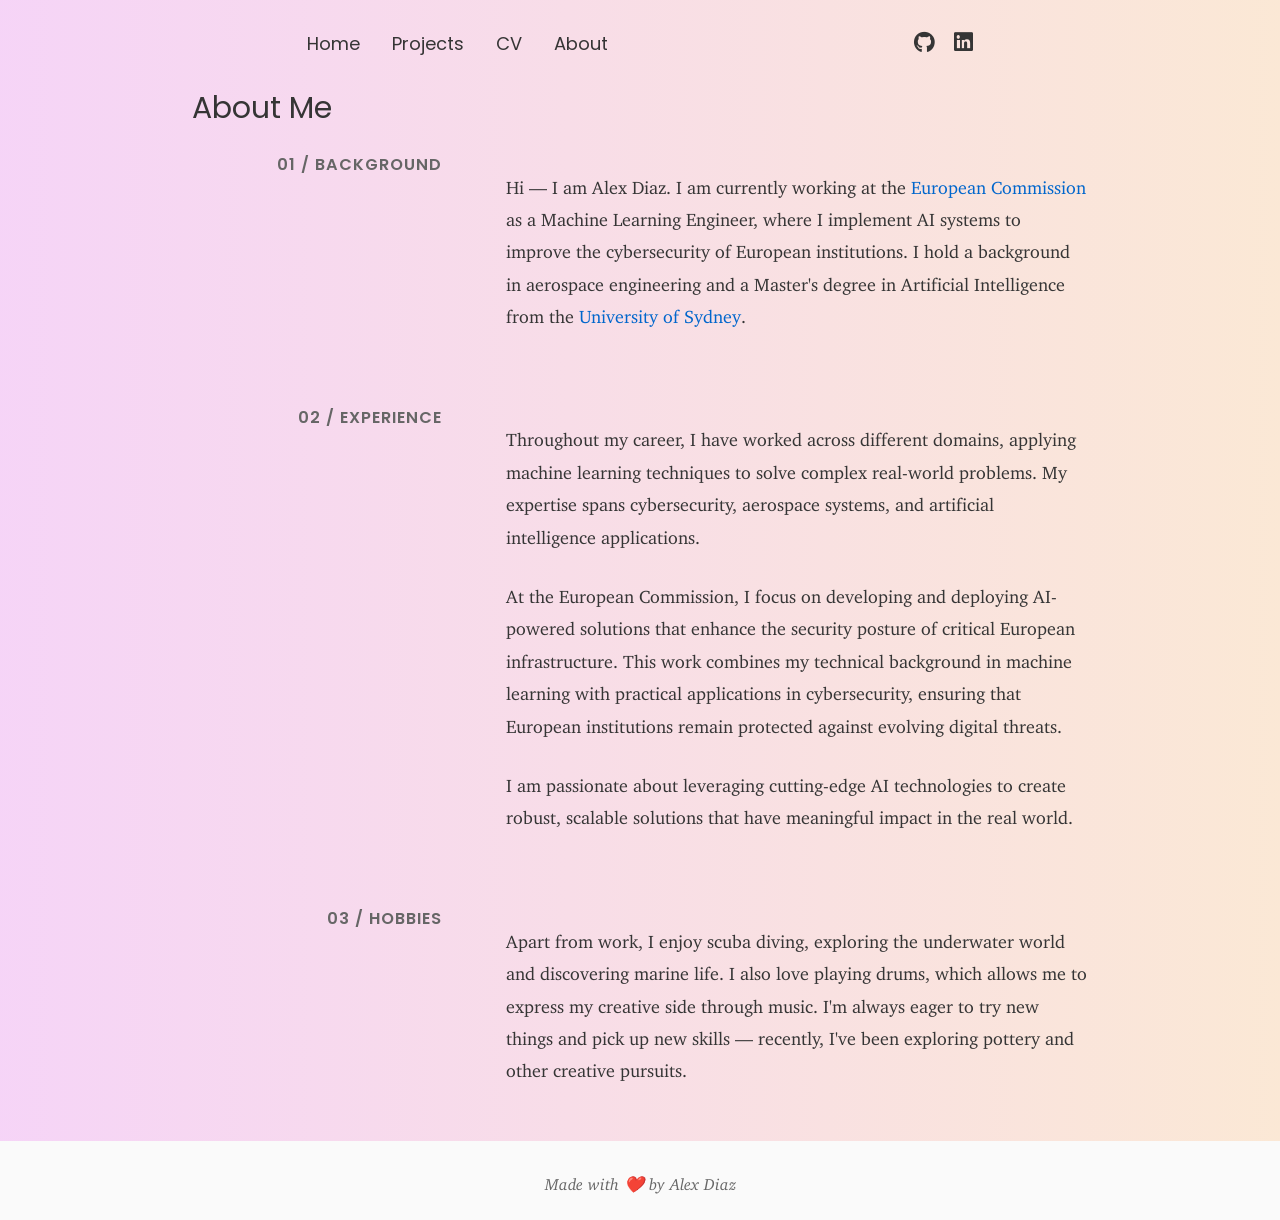
==== about.html @ 4ed58189 "First commit" ====
<!DOCTYPE html>
<html lang="en-GB">
<head>
    <meta charset="utf-8">
    <meta http-equiv="X-UA-Compatible" content="IE=edge">
    <meta name="viewport" content="width=device-width, initial-scale=1.0">

    <title>About - Alex Diaz</title>
    <meta name="description" content="Read about Alex Diaz, including further information about his background and professional experience.">
    <meta name="referrer" content="no-referrer-when-downgrade">
    <meta name="robots" content="all">
    <meta content="en_EN" property="og:locale">
    <meta content="Alex Diaz, Machine Learning Engineering" property="og:site_name">
    <meta content="website" property="og:type">
    <meta content="https://www.alexdiaz.io" property="og:url">
    <meta content="About - Alex Diaz" property="og:title">
    <meta content="Read about Alex Diaz, including further information about his background and professional experience." property="og:description">
    <meta content="https://github.com/alejandrods" property="og:see_also">
    <link rel="stylesheet" type="text/css" media="all" href="assets/stylesheets/main_free.css" />
    <link rel="stylesheet" type="text/css" media="all" href="assets/stylesheets/home.css" />
    <link rel="preconnect" href="https://rsms.me/">
    <link rel="stylesheet" href="https://rsms.me/inter/inter.css">
    <link href="assets/fontawesome-free-6.6.0-web/css/all.min.css" rel="stylesheet">
    <link rel="apple-touch-icon" sizes="180x180" href="apple-touch-icon.png">
    <link rel="icon" type="image/png" sizes="32x32" href="favicon-32x32.png">
    <link rel="icon" type="image/png" sizes="16x16" href="favicon-16x16.png">
<!--    <link rel="manifest" href="/site.webmanifest">-->
    <meta name="msapplication-TileColor" content="#da532c">
    <meta name="theme-color" content="#ffffff">
    <!-- Load universal header and footer -->
    <script src="https://ajax.googleapis.com/ajax/libs/jquery/3.5.1/jquery.min.js"></script>
    <script>
        jQuery(document).ready(function($){
            $("#header").load("assets/views/header.html #about");
            $("#footer").load("assets/views/footer.html");
        });
    </script>
    </head>

<body>
    <!-- Define Menu -->
    <div id="header"></div>

    <!-- Title Page -->
    <div class="container" id="first-content" style="background: linear-gradient(90deg, hsla(298, 68%, 90%, 1) 0%, hsla(30, 82%, 91%, 1) 100%);">
        <div class="page-title">
            <h1 class="title">About Me</h1>
            <div class="about-container">
                <div class="about-intro">
                    <p>01&nbsp;/&nbsp;Background</p>
                </div>
                <div class="about-content">
                    <p>Hi &mdash; I am Alex Diaz. I am currently working at the <a href="https://commission.europa.eu/">European Commission</a> as a Machine Learning Engineer, where I implement AI systems to improve the cybersecurity of European institutions. I hold a background in aerospace engineering and a Master's degree in Artificial Intelligence from the <a href="https://www.sydney.edu.au/">University of Sydney</a>.</p>
                </div>

                <div class="about-intro">
                    <p>02&nbsp;/&nbsp;Experience</p>
                </div>

                <div class="about-content">
                    <p>
                        Throughout my career, I have worked across different domains, applying machine learning techniques to solve complex real-world problems. My expertise spans cybersecurity, aerospace systems, and artificial intelligence applications.
                    </p>
                    <p>
                        At the European Commission, I focus on developing and deploying AI-powered solutions that enhance the security posture of critical European infrastructure. This work combines my technical background in machine learning with practical applications in cybersecurity, ensuring that European institutions remain protected against evolving digital threats.
                    </p>
                    <p>
                        I am passionate about leveraging cutting-edge AI technologies to create robust, scalable solutions that have meaningful impact in the real world.
                    </p>
                </div>

                <div class="about-intro">
                    <p>03&nbsp;/&nbsp;Hobbies</p>
                </div>

                <div class="about-content">
                    <p>
                        Apart from work, I enjoy scuba diving, exploring the underwater world and discovering marine life. I also love playing drums, which allows me to express my creative side through music. I'm always eager to try new things and pick up new skills &mdash; recently, I've been exploring pottery and other creative pursuits.
                    </p>
                </div>
            </div>
        </div>
    </div>

    <!-- Footer Page -->
    <div id="footer"></div>

</body>
</html>
---- assets/stylesheets/main_free.css ----
@import url("https://fonts.googleapis.com/css2?family=Fira+Code:wght@400;500;600;700&display=swap");
@import url("https://fonts.googleapis.com/css2?family=Poppins:ital,wght@0,100;0,200;0,300;0,400;0,500;0,600;0,700;0,800;0,900;1,100;1,200;1,300;1,400;1,500;1,600;1,700;1,800;1,900&display=swap");
@font-face {
  font-family: "Charter";
  font-style: normal;
  font-weight: normal;
  src: url("../fonts/Charter/charter_regular.woff2") format("woff2");
}
@font-face {
  font-family: "Charter";
  font-style: italic;
  font-weight: normal;
  src: url("../fonts/Charter/charter_italic.woff2") format("woff2");
}
@font-face {
  font-family: "Charter";
  font-style: normal;
  font-weight: bold;
  src: url("../fonts/Charter/charter_bold.woff2") format("woff2");
}
@font-face {
  font-family: "Charter";
  font-style: italic;
  font-weight: bold;
  src: url("../fonts/Charter/charter_bold_italic.woff2") format("woff2");
}
a, abbr, acronym, address, applet, article, aside, audio, b, big, blockquote, body, canvas, caption, center, cite, code, dd, del, details, dfn, div, dl, dt, em, fieldset, figcaption, figure, footer, form, h1, h2, h3, h4, h5, h6, header, hgroup, html, i, iframe, img, ins, kbd, label, legend, li, mark, menu, nav, object, ol, p, pre, q, s, samp, section, small, span, strike, strong, sub, summary, sup, table, tbody, td, tfoot, th, thead, time, tr, tt, u, ul, var, video {
  margin: 0;
  padding: 0;
  border: 0;
  outline: 0;
  font: inherit;
  vertical-align: baseline;
}

article, aside, details, figcaption, figure, footer, header, hgroup, menu, nav, section {
  display: block;
}

body {
  background-color: white;
  display: flex;
  flex-direction: column;
  min-height: 100vh;
}

h1, h2, h3, h4, h5, h6, p, a, code, pre, ol, ul, li {
  color: #353535;
  line-height: 1.6;
  font-weight: 300;
  font-size: 18px;
  font-family: "Poppins", serif;
}

a {
  text-underline-offset: 1px;
  color: inherit;
  font-family: inherit;
  font-size: inherit;
  font-weight: inherit;
}
a:hover {
  color: inherit;
}

b {
  font-weight: 600;
}

em {
  font-style: italic;
}

sub {
  font-weight: inherit;
  font-size: 0.65em;
  position: relative;
  top: 0.3em;
}

sup {
  font-weight: inherit;
  font-size: 0.65em;
  position: relative;
  top: -0.5em;
}

hr {
  border: 0;
  height: 0;
  border-top: 1px solid rgb(0, 0, 0);
  border-bottom: 1px solid rgba(255, 255, 255, 0.1);
}
hr.hard {
  border-top: 1px solid rgba(0, 0, 0, 0.5);
}
hr.soft {
  border-top: 1px solid rgba(0, 0, 0, 0.1);
}

img {
  width: 100%;
  margin: 0 auto;
  display: block;
}

video {
  width: 100%;
  margin: 0 auto;
  display: block;
}

svg {
  width: 100%;
}

.container {
  padding-right: calc(6vw - (100vw - 100%));
  padding-left: 6vw;
  flex: 1;
}

::-moz-selection {
  color: white;
  background: #353535;
}

::selection {
  color: white;
  background: #353535;
}

@media screen and (max-width: 769px) {
  a, p, td, th, tr, code, pre, ol, ul, li, div {
    font-size: 15px;
  }
  h1 {
    font-size: 24px;
    line-height: 1.2;
    padding: 1.5vh 0;
    font-weight: 700;
  }
  h1.title {
    font-weight: 500;
    font-size: 26px;
  }
  h2 {
    line-height: 1.2;
    padding: 1.5vh 0;
    font-weight: 700;
    font-size: 18px;
  }
  h3 {
    font-weight: 700;
    line-height: 1.2;
    padding: 1.5vh 0;
    font-size: 17px;
  }
}
@media screen and (min-width: 769px) {
  .container {
    padding-right: calc(8.5vw - (100vw - 100%));
    padding-left: 8.5vw;
  }
  a, p, td, th, tr, code, pre, ol, ul, li, div {
    font-size: 16px;
  }
  h1 {
    font-size: 24px;
    line-height: 1.2;
    padding: 2vh 0;
    font-weight: 700;
  }
  h1.title {
    padding: 0 0 1vh;
    font-weight: 500;
    font-size: 26px;
  }
  h2 {
    line-height: 1.2;
    padding: 2vh 0;
    font-weight: 700;
    font-size: 18px;
  }
  h3 {
    font-weight: 700;
    line-height: 1.2;
    padding: 2vh 0;
    font-size: 17px;
  }
}
@media screen and (min-width: 992px) {
  .container {
    padding-right: calc(12vw - (100vw - 100%));
    padding-left: 12vw;
  }
  a, p, td, th, tr, code, pre, ol, ul, li, div {
    font-size: 16px;
  }
  h1 {
    font-size: 24px;
    line-height: 1.2;
    padding: 1vh 0;
    font-weight: 700;
  }
  h1.title {
    padding: 0 0 1vh;
    font-weight: 500;
    font-size: 26px;
  }
  h2 {
    line-height: 1.2;
    padding: 1vh 0;
    font-weight: 700;
    font-size: 18px;
  }
  h3 {
    font-weight: 700;
    line-height: 1.2;
    padding: 1vh 0;
    font-size: 17px;
  }
}
@media screen and (min-width: 1200px) {
  .container {
    padding-right: calc(15vw - (100vw - 100%));
    padding-left: 15vw;
  }
  a, p, td, th, tr, code, pre, ol, ul, li, div {
    font-size: 17px;
  }
  h1 {
    font-size: 30px;
    line-height: 1.2;
    padding: 1vh 0;
    font-weight: 700;
  }
  h1.title {
    padding: 0 0 1vh;
    font-weight: 500;
    font-size: 30px;
  }
  h2 {
    line-height: 1.2;
    padding: 1vh 0;
    font-weight: 700;
    font-size: 24px;
  }
  h3 {
    font-weight: 700;
    line-height: 1.2;
    padding: 1vh 0;
    font-size: 18px;
  }
}
@media screen and (min-width: 1600px) {
  .container {
    padding-right: calc(18vw - (100vw - 100%));
    padding-left: 18vw;
  }
  a, p, td, th, tr, code, pre, ol, ul, li, div {
    font-size: 18px;
  }
  h1 {
    font-size: 30px;
    line-height: 1.2;
    padding: 1.75vh 0;
    font-weight: 700;
  }
  h1.title {
    padding: 0 0 1vh;
    font-weight: 500;
    font-size: 36px;
  }
  h2 {
    line-height: 1.2;
    padding: 1.5vh 0;
    font-weight: 700;
    font-size: 24px;
  }
  h3 {
    font-weight: 700;
    line-height: 1.2;
    padding: 1.5vh 0;
    font-size: 18px;
  }
}
@media screen and (min-width: 2000px) {
  .container {
    padding-right: calc(22vw - (100vw - 100%));
    padding-left: 22vw;
  }
  a, p, td, th, tr, code, pre, ol, ul, li, div {
    font-size: 18px;
  }
  h1 {
    font-size: 30px;
    line-height: 1.2;
    padding: 1.75vh 0;
    font-weight: 700;
  }
  h1.title {
    padding: 0 0 1vh;
    font-weight: 500;
    font-size: 36px;
  }
  h2 {
    line-height: 1.2;
    padding: 1.5vh 0;
    font-weight: 700;
    font-size: 24px;
  }
  h3 {
    font-weight: 700;
    line-height: 1.2;
    padding: 1.5vh 0;
    font-size: 18px;
  }
}
@media screen and (min-width: 2400px) {
  .container {
    padding-right: calc(24vw - (100vw - 100%));
    padding-left: 24vw;
  }
  a, p, td, th, tr, code, pre, ol, ul, li, div {
    font-size: 20px;
  }
  h1 {
    font-size: 30px;
    line-height: 1.2;
    padding: 1.75vh 0;
    font-weight: 700;
  }
  h1.title {
    padding: 0 0 1vh;
    font-weight: 500;
    font-size: 36px;
  }
  h2 {
    line-height: 1.2;
    padding: 1.5vh 0;
    font-weight: 700;
    font-size: 24px;
  }
  h3 {
    font-weight: 700;
    line-height: 1.2;
    padding: 1.5vh 0;
    font-size: 20px;
  }
}
@media screen and (min-width: 3200px) {
  .container {
    padding-right: calc(32vw - (100vw - 100%));
    padding-left: 28vw;
  }
}
footer {
  padding: 3vh 0px;
  background-color: #fafafa;
}
footer span {
  padding: 0 1px;
  font-size: 0.85em;
}
footer p {
  font-style: italic;
}

@media screen and (min-width: 992px) {
  footer {
    padding: 3vh 0px;
    background-color: #fafafa;
  }
}
@media screen and (min-width: 1200px) {
  footer {
    padding: 4vh 0px;
    background-color: #fafafa;
  }
}
@media screen and (min-width: 1600px) {
  footer {
    padding: 5vh 0px;
  }
}
/* ======================== Blog ===================== */
div.container.blog#first-content {
  padding-top: 2vh;
  background-color: #f6f6f6;
}
div.container.blog#first-content div.blog-title {
  display: grid;
  grid-template-columns: 1fr;
  grid-row: 50vh;
}
div.container.blog#first-content div.blog-title.white * {
  color: white;
}
div.container.blog#first-content div.blog-title.white *::-moz-selection {
  color: #353535 !important;
  background: white !important;
}
div.container.blog#first-content div.blog-title.white *::selection {
  color: #353535 !important;
  background: white !important;
}
div.container.blog#first-content div.blog-title.white * .link * {
  color: #f4f3ef !important;
}
div.container.blog#first-content div.blog-title.white * .info p {
  color: #f4f3ef !important;
}
div.container.blog#first-content div.blog-title .blog-intro {
  display: flex;
  flex-direction: column;
  justify-content: space-between;
  padding: 2vh 0;
}
div.container.blog#first-content div.blog-title .blog-intro p.author {
  padding: 4px 0;
  font-weight: 500;
  font-style: italic;
  line-height: 1.2;
}
div.container.blog#first-content div.blog-title .blog-intro p.abstract {
  font-family: "Poppins";
  font-weight: 400;
  padding: 1vh 0;
}
div.container.blog#first-content div.blog-title .blog-intro .info p {
  padding: 10px 0 0 0;
  letter-spacing: 1px;
  text-transform: uppercase;
  color: #353535;
  font-weight: 600;
  font-size: 0.95em;
}
div.container.blog#first-content div.blog-title .blog-cover {
  position: relative;
  display: flex;
  align-items: center;
  justify-content: flex-end;
  padding: 2vh 0;
}
div.container.blog#first-content div.blog-title .blog-cover img.foreground {
  position: relative;
  z-index: 2;
  padding: 0 !important;
}
div.container.blog#first-content div.blog-title .blog-cover img.background {
  position: absolute;
  z-index: 1;
  filter: blur(24px);
  padding: 0 !important;
}

div.container.blog p.text {
  padding: 1.5vh 0;
  font-family: "Charter", sans-serif;
}
div.container.blog p.text:last-child {
  padding-bottom: 0;
}
div.container.blog ul, div.container.blog ol {
  font-family: inherit;
  font-style: inherit;
  font-weight: inherit;
  padding: 0;
}
div.container.blog ul li p.text, div.container.blog ol li p.text {
  padding: 0vh 0 1.5vh 0 !important;
}
div.container.blog p.caption {
  padding: 1vh 0;
  font-weight: 500;
  line-height: 1.2;
  font-size: 90%;
}
div.container.blog p.caption b {
  font-weight: 700 !important;
}
div.container.blog p.caption a {
  font-size: inherit;
  color: inherit;
}
div.container.blog p.caption.inline {
  padding: 1.5vh 0 !important;
  font-style: italic;
}
div.container.blog p.caption.inline.center {
  text-align: center;
}
div.container.blog p.caption.comment {
  padding: 0 2vw 1vh;
}
div.container.blog p.caption.selection {
  line-height: 1;
}
div.container.blog img {
  padding-bottom: 1vh;
}
div.container.blog.first {
  margin-top: 1.5vh;
}
div.container.blog.main {
  padding: 0.5vh 6vw;
}
div.container.blog.main.comment .content-comment {
  display: none;
}
div.container.blog.main.inline {
  padding-top: 0;
  padding-bottom: 1vh;
}
div.container.blog.large {
  padding: 0.5vh 6vw;
}
div.container.blog.large.inline {
  padding-top: 0;
  padding-bottom: 1vh;
}
div.container.blog.extra-large {
  padding: 0.5vh 6vw;
}
div.container.blog.extra-large.inline {
  padding-top: 0;
  padding-bottom: 1vh;
}
div.container.blog.extra-extra-large {
  padding: 0.5vh 6vw;
}
div.container.blog.extra-extra-large.inline {
  padding-top: 0;
  padding-bottom: 1vh;
}
div.container.blog.max {
  padding: 0.5vh 0vw;
}
div.container.blog.max.inline {
  padding-top: 0;
  padding-bottom: 1vh;
}
div.container.blog.gray {
  background-color: #f6f6f6;
}
div.container.blog.gray p.caption {
  padding-bottom: 0;
}
div.container.blog.gray-linear {
  background: linear-gradient(to bottom, #f6f6f6 0%, white 10%, white 90%, #f6f6f6 100%);
}
div.container.blog.gray-linear p.caption {
  padding-bottom: 0;
}

@media screen and (min-width: 769px) {
  div.container.blog#first-content {
    padding-top: 3vh;
  }
  div.container.blog#first-content div.blog-title {
    grid-template-columns: 1fr 1fr;
    -moz-column-gap: 2vw;
         column-gap: 2vw;
  }
  div.container.blog#first-content div.blog-title .blog-cover {
    margin: 0 0 0 auto;
    width: 90%;
    padding: 3vh 0;
  }
  div.container.blog#first-content div.blog-title .blog-intro {
    display: flex;
    flex-direction: column;
    justify-content: space-between;
    padding: 3vh 0;
  }
  div.container.blog#first-content div.blog-title.no-cover {
    grid-template-columns: 1fr;
  }
  div.container.blog#first-content div.blog-title.no-cover .blog-intro {
    padding: 6vh 6vw;
  }
  div.container.blog#first-content div.blog-title.no-cover h1 {
    padding: 0 2%;
    text-align: center;
  }
  div.container.blog#first-content div.blog-title.no-cover p.author {
    padding: 10px 2%;
    text-align: center;
  }
  div.container.blog#first-content div.blog-title.no-cover .info {
    display: flex;
    justify-content: space-around;
  }
  div.container.blog.first {
    margin-top: 2vh;
  }
  div.container.blog.main {
    padding: 1vh 15vw;
  }
  div.container.blog.main.comment {
    padding-left: 15vw;
    padding-right: 0vw;
    display: grid;
    grid-template-columns: 70vw 13vw;
  }
  div.container.blog.main.comment .content-comment {
    display: none;
  }
  div.container.blog.large {
    padding: 1vh 10vw;
  }
  div.container.blog.extra-large {
    padding: 1vh 8vw;
  }
  div.container.blog.extra-extra-large {
    padding: 1vh 8vw;
  }
}
@media screen and (min-width: 992px) {
  div.container.blog#first-content {
    padding-top: 4vh;
  }
  div.container.blog#first-content div.blog-title {
    grid-template-columns: 1fr 1fr;
    grid-row: 75vh;
    -moz-column-gap: 3vw;
         column-gap: 3vw;
  }
  div.container.blog#first-content div.blog-title .blog-intro {
    display: flex;
    flex-direction: column;
    justify-content: space-between;
    padding: 3vh 0;
  }
  div.container.blog#first-content div.blog-title.no-cover {
    grid-template-columns: 1fr;
  }
  div.container.blog#first-content div.blog-title.no-cover .blog-intro {
    padding: 6vh 7.5vw;
  }
  div.container.blog#first-content div.blog-title .blog-cover {
    padding: 3vh 0;
  }
  div.container.blog.first {
    margin-top: 3vh;
  }
  div.container.blog.main {
    padding: 1.5vh 20vw;
  }
  div.container.blog.main.comment {
    padding-left: 20vw;
    padding-right: 0vw;
    display: grid;
    grid-template-columns: 60vw 18vw;
  }
  div.container.blog.main.comment .content-comment {
    display: none;
  }
  div.container.blog.large {
    padding: 1.5vh 15vw;
  }
  div.container.blog.extra-large {
    padding: 1.5vh 8.5vw;
  }
  div.container.blog.extra-extra-large {
    padding: 1.5vh 8.5vw;
  }
}
@media screen and (min-width: 1200px) {
  div.container.blog#first-content {
    padding-top: 6vh;
  }
  div.container.blog#first-content div.blog-title {
    grid-template-columns: 1fr 1fr;
    grid-row: 75vh;
    -moz-column-gap: 4vw;
         column-gap: 4vw;
  }
  div.container.blog#first-content div.blog-title .blog-intro {
    padding: 5vh 0;
  }
  div.container.blog#first-content div.blog-title .blog-intro p {
    padding: 1.5vh 0;
  }
  div.container.blog#first-content div.blog-title.no-cover {
    grid-template-columns: 1fr;
  }
  div.container.blog#first-content div.blog-title.no-cover .blog-intro {
    padding: 6vh 9vw;
  }
  div.container.blog#first-content div.blog-title .blog-cover {
    padding: 5vh 0;
  }
  div.container.blog.first {
    margin-top: 4vh;
  }
  div.container.blog.main {
    padding: 2vh 24vw;
  }
  div.container.blog.main.comment {
    padding-left: 24vw;
    padding-right: 0vw;
    display: grid;
    grid-template-columns: 60vw 18vw;
  }
  div.container.blog.main.comment .content-comment {
    display: block;
  }
  div.container.blog.large {
    padding: 2vh 16vw;
  }
  div.container.blog.extra-large {
    padding: 2vh 12vw;
  }
  div.container.blog.extra-extra-large {
    padding: 2vh 12vw;
  }
}
@media screen and (min-width: 1600px) {
  div.container.blog#first-content div.blog-title {
    grid-template-columns: 1fr 1fr;
    grid-row: 75vh;
    -moz-column-gap: 4vw;
         column-gap: 4vw;
  }
  div.container.blog#first-content div.blog-title .blog-intro {
    padding: 5vh 0;
  }
  div.container.blog#first-content div.blog-title .blog-intro p {
    padding: 1.5vh 0;
  }
  div.container.blog#first-content div.blog-title.no-cover {
    grid-template-columns: 1fr;
  }
  div.container.blog#first-content div.blog-title.no-cover .blog-intro {
    padding: 6vh 9vw;
  }
  div.container.blog#first-content div.blog-title .blog-cover {
    padding: 5vh 0;
  }
  div.container.blog.first {
    margin-top: 5vh;
  }
  div.container.blog.main {
    padding: 2vh 27vw;
  }
  div.container.blog.main.comment {
    padding-left: 27vw;
    padding-right: 0vw;
    display: grid;
    grid-template-columns: 50vw 23vw;
  }
  div.container.blog.large {
    padding: 2vh 22vw;
  }
  div.container.blog.extra-large {
    padding: 2vh 18vw;
  }
  div.container.blog.extra-extra-large {
    padding: 2vh 14vw;
  }
}
@media screen and (min-width: 2000px) {
  div.container.blog#first-content div.blog-title {
    grid-template-columns: 1fr 1fr;
    grid-row: 65vh;
    -moz-column-gap: 5vw;
         column-gap: 5vw;
  }
  div.container.blog#first-content div.blog-title .blog-intro {
    padding: 5vh 0;
  }
  div.container.blog#first-content div.blog-title .blog-intro p {
    padding: 1.5vh 0;
  }
  div.container.blog#first-content div.blog-title.no-cover {
    grid-template-columns: 1fr;
  }
  div.container.blog#first-content div.blog-title.no-cover .blog-intro {
    padding: 6vh 8vw;
  }
  div.container.blog#first-content div.blog-title .blog-cover {
    padding: 5vh 0;
  }
  div.container.blog.first {
    margin-top: 5vh;
  }
  div.container.blog.main {
    padding: 2vh 30vw;
  }
  div.container.blog.main.comment {
    padding-left: 30vw;
    padding-right: 0vw;
    display: grid;
    grid-template-columns: 50vw 23vw;
  }
  div.container.blog.large {
    padding: 2vh 26vw;
  }
  div.container.blog.extra-large {
    padding: 2vh 22vw;
  }
  div.container.blog.extra-extra-large {
    padding: 2vh 16vw;
  }
}
@media screen and (min-width: 2400px) {
  div.container.blog#first-content div.blog-title {
    grid-template-columns: 1fr 1fr;
    grid-row: 65vh;
    -moz-column-gap: 6vw;
         column-gap: 6vw;
  }
  div.container.blog#first-content div.blog-title .blog-intro {
    padding: 5vh 0;
  }
  div.container.blog#first-content div.blog-title .blog-intro p {
    padding: 1.5vh 0;
  }
  div.container.blog#first-content div.blog-title.no-cover {
    grid-template-columns: 1fr;
  }
  div.container.blog#first-content div.blog-title.no-cover .blog-intro {
    padding: 6vh 8vw;
  }
  div.container.blog#first-content div.blog-title .blog-cover {
    padding: 5vh 0;
  }
  div.container.blog.first {
    margin-top: 5vh;
  }
  div.container.blog.main {
    padding: 2vh 32vw;
  }
  div.container.blog.main.comment {
    padding-left: 32vw;
    padding-right: 0vw;
    display: grid;
    grid-template-columns: 50vw 23vw;
  }
  div.container.blog.large {
    padding: 2vh 28vw;
  }
  div.container.blog.extra-large {
    padding: 2vh 24vw;
  }
  div.container.blog.extra-extra-large {
    padding: 2vh 18vw;
  }
}
@media screen and (min-width: 3200px) {
  div.container.blog#first-content div.blog-title {
    grid-template-columns: 1fr 1fr;
    grid-row: 75vh;
    -moz-column-gap: 7vw;
         column-gap: 7vw;
  }
  div.container.blog#first-content div.blog-title .blog-intro {
    padding: 5vh 0;
  }
  div.container.blog#first-content div.blog-title .blog-intro p {
    padding: 1.5vh 0;
  }
  div.container.blog#first-content div.blog-title.no-cover {
    grid-template-columns: 1fr;
  }
  div.container.blog#first-content div.blog-title.no-cover .blog-intro {
    padding: 6vh 10vw;
  }
  div.container.blog#first-content div.blog-title .blog-cover {
    padding: 5vh 0;
  }
  div.container.blog.first {
    margin-top: 5vh;
  }
  div.container.blog.main {
    padding: 2vh 38vw;
  }
  div.container.blog.main.comment {
    padding-left: 38vw;
    padding-right: 0vw;
    display: grid;
    grid-template-columns: 50vw 23vw;
  }
  div.container.blog.large {
    padding: 2vh 32vw;
  }
  div.container.blog.extra-large {
    padding: 2vh 28vw;
  }
  div.container.blog.extra-extra-large {
    padding: 2vh 22vw;
  }
}
/* ======================== Button ===================== */
input[type=submit], input[type=reset], input[type=button],
button, .button {
  background-color: #ececec;
  border-radius: 10px;
  padding: 0.75em 1em;
  margin-bottom: 10px;
  color: #353535;
  cursor: pointer;
  display: inline-flex;
  align-items: center;
  justify-content: center;
  font-size: 0.7em;
  font-weight: 700;
  font-family: "Poppins", sans-serif;
  letter-spacing: 0.075em;
  text-decoration: none;
  text-transform: uppercase;
  -webkit-user-select: none;
     -moz-user-select: none;
          user-select: none;
}
input[type=submit]:hover, input[type=reset]:hover, input[type=button]:hover,
button:hover, .button:hover {
  background-color: #ececec;
  opacity: 0.8;
  color: #353535;
}
input[type=submit]:active, input[type=reset]:active, input[type=button]:active,
button:active, .button:active {
  opacity: 0.5;
  background-color: #ececec;
  color: #353535;
}
input[type=submit].icon i, input[type=reset].icon i, input[type=button].icon i,
button.icon i, .button.icon i {
  font-size: 1.2em;
  padding-left: 0.5em;
  padding-bottom: 1px;
}
input[type=submit].project, input[type=reset].project, input[type=button].project,
button.project, .button.project {
  text-transform: none;
  letter-spacing: 0;
  font-weight: 600;
  height: 0.75em;
  padding: 0.6em;
  font-size: 1em;
  color: #353535;
}
input[type=submit].project.white, input[type=reset].project.white, input[type=button].project.white,
button.project.white, .button.project.white {
  color: #f4f3ef;
}

@media screen and (max-width: 992px) {
  input[type=submit], input[type=reset], input[type=button],
  button, .button {
    font-size: 0.6em;
  }
  input[type=submit].icon i, input[type=reset].icon i, input[type=button].icon i,
  button.icon i, .button.icon i {
    font-size: 1.2em;
  }
}
/* ======================== Slide Menu ===================== */
.slide-menu {
  display: table;
  margin: 0 auto;
  padding-bottom: 2vh;
}
.slide-menu .dots {
  margin-bottom: -10px;
  -webkit-user-select: none;
     -moz-user-select: none;
          user-select: none;
}
.slide-menu .dots .dot {
  position: relative;
  -webkit-appearance: none;
     -moz-appearance: none;
          appearance: none;
  display: inline-block;
  background-color: #c6c6c6;
  cursor: pointer;
  width: 10px;
  height: 10px;
  border-radius: 50%;
  margin: 15px;
  transition: all 0.2s ease-in-out;
}
.slide-menu .dots .dot:after {
  content: "";
  position: absolute;
  left: -15px;
  top: -15px;
  width: 40px;
  height: 40px;
  border-radius: 50%;
}
.slide-menu .dots .dot:hover {
  transform: scale(1.4);
}
.slide-menu .dots .dot.active {
  background-color: #E2a3a3;
  transform: scale(1.4);
}

/* ======================== Table ===================== */
.table-wrapper {
  overflow: scroll;
  scrollbar-width: none; /* Firefox */
  -ms-overflow-style: none; /* Internet Explorer 10+ */
  padding-bottom: 1vh;
}

.table-wrapper::-webkit-scrollbar { /* WebKit */
  width: 0;
  height: 0;
}

table {
  margin: 0.5vh 0;
  width: 100%;
  font-family: "Poppins", sans-serif;
}
table a {
  font-size: inherit;
}
table th, table td {
  font-size: 85%;
}
table th b, table td b {
  font-weight: 900;
}
table thead {
  font-weight: 700;
}
table tbody tr {
  border: solid 1px #404041;
  border-left: 0;
  border-right: 0;
}
table tbody tr:nth-child(2n+1) {
  background-color: #ececec;
}
table tbody tr:first-child {
  border-top: solid 2px white;
}
table tbody tr:last-child {
  border-bottom: solid 2px white;
}
table tbody tr td.gray {
  background-color: #ececec !important;
}
table tbody tr td.nogray {
  background-color: #f6f6f6 !important;
}
table tbody.center td {
  text-align: center;
}
table thead.center th {
  text-align: center;
}
table td {
  color: #353535;
  padding: 0.5em 0.5em;
}
table th {
  color: #666667;
  padding: 0 0.5em 0.25em 0.5em;
  text-align: left;
}
table tfoot {
  border-top: solid 2px white;
}
table.alt {
  border-collapse: separate;
}
table.alt tbody tr td {
  border: solid 1px white;
  border-left-width: 0;
  border-top-width: 0;
}
table.alt tbody tr td:first-child {
  border-left-width: 1px;
}
table.alt tbody tr:first-child td {
  border-top-width: 1px;
}
table.alt thead {
  border-bottom: 0;
}
table.alt tfoot {
  border-top: 0;
}

/* ======================== Code ===================== */
code {
  background-color: rgba(230, 235, 237, 0.25);
  border-radius: 10px;
  border: solid 1px #c6c6c6;
  font-family: "Fira Code", monospace;
  margin: 0 0.25em;
  padding: 0.25em 0.65em;
  color: #666667;
  font-size: 75% !important;
}

pre {
  font-family: "Fira Code", monospace;
}

pre code {
  background-color: #fafafa !important;
  display: block;
  padding: 1.5vh 1.5vw !important;
  overflow-x: auto;
}

/* ======================== Selection ===================== */
select {
  border-color: transparent;
  border-radius: 5px;
  padding: 5px 3px;
  background-color: #ececec;
  display: inline;
  line-height: inherit;
  font-size: inherit;
  font-style: inherit;
  font-weight: inherit;
  font-family: inherit;
  color: inherit;
  border: 0;
  outline: none;
  margin: inherit;
  height: 30px;
  text-underline-offset: 1px;
  width: inherit;
}
select option {
  white-space: nowrap;
  overflow: hidden;
}
select:hover {
  cursor: pointer;
}
select:after {
  content: "";
  position: absolute;
  right: 10px;
  top: 3px;
  width: 0;
  height: 0;
  border-left: 10px solid transparent;
  border-right: 10px solid transparent;
  border-top: 10px solid #333;
}

/* ======================== Slider Display ===================== */
.slider-container {
  box-shadow: none;
  outline: none;
  --divider-width: 1px;
  --divider-color: #000;
  --default-handle-width: clamp(10px, 5vw, 40px);
  --default-handle-color: #000;
}
.slider-container.white {
  --divider-color: #fff;
  --default-handle-color: #fff;
}
.slider-container img {
  padding: 0 !important;
}

.before, .after {
  margin: 0;
}

.before figcaption {
  left: 8px;
}

.after figcaption {
  right: 8px;
}

.before figcaption,
.after figcaption {
  font-size: 90%;
  font-family: "Poppins";
  background: transparent;
  color: #353535;
  padding: 8px;
  position: absolute;
  top: 99%;
  transform: translateY(-100%);
  line-height: 100%;
}
.before figcaption.white,
.after figcaption.white {
  color: #f4f3ef;
}

/* ======================== Video Control ===================== */
.video-control {
  display: flex;
  justify-content: center;
  padding: 5px 0;
  gap: 10px;
}

.video-speed {
  opacity: 0;
}
.video-speed.fade-in-out {
  animation: fadeInOut 1.4s linear forwards;
}

.video-caption {
  padding-top: 20px;
  display: flex;
  justify-content: space-between;
}

@keyframes fadeInOut {
  0% {
    opacity: 0;
  }
  50% {
    opacity: 1;
  }
  100% {
    opacity: 0;
  }
}
/* ======================== Slide Show Control ===================== */
.slideshow .navigation {
  display: flex;
  justify-content: center;
  padding: 20px 0;
  gap: 10px;
}

.slideshow .slider {
  position: relative;
  width: 100%;
  height: 440px;
  padding-bottom: 20px;
  overflow: hidden;
}
.slideshow .slider:hover {
  cursor: pointer;
}
.slideshow .slider .slider-item {
  width: 400px;
  height: auto;
  position: absolute;
  top: 0;
  left: 0;
  transition-timing-function: cubic-bezier(0.4, 0, 0.2, 1);
  overflow: hidden;
  padding-left: 40px;
}
.slideshow .slider .slider-item video {
  display: block;
  padding-bottom: 40px;
}

h1, h2, h3, h4, h5, h6, p, a, code, pre, ol, ul, li {
  line-height: 1.5;
}

@media screen and (max-width: 769px) {
  a, p, td, th, tr, code, pre, ol, ul, li, div {
    font-size: 15px;
  }
  h1 {
    font-size: 24px;
    line-height: 1.2;
    padding: 1.5vh 0;
    font-weight: 600;
  }
  h1.title {
    font-weight: 400;
    letter-spacing: 0px;
    font-size: 26px;
  }
  h2 {
    line-height: 1.2;
    padding: 1.5vh 0;
    font-weight: 600;
    font-size: 18px;
  }
  h3 {
    font-weight: 600;
    line-height: 1.2;
    padding: 1.5vh 0;
    font-size: 17px;
  }
}
@media screen and (min-width: 769px) {
  .container {
    padding-right: calc(8.5vw - (100vw - 100%));
    padding-left: 8.5vw;
  }
  a, p, td, th, tr, code, pre, ol, ul, li, div {
    font-size: 16px;
  }
  h1 {
    font-size: 24px;
    line-height: 1.2;
    padding: 2vh 0;
    font-weight: 600;
  }
  h1.title {
    padding: 0 0 1vh;
    font-weight: 400;
    letter-spacing: 0px;
    font-size: 26px;
  }
  h2 {
    line-height: 1.2;
    padding: 2vh 0;
    font-weight: 600;
    font-size: 18px;
  }
  h3 {
    font-weight: 600;
    line-height: 1.2;
    padding: 2vh 0;
    font-size: 17px;
  }
}
@media screen and (min-width: 992px) {
  .container {
    padding-right: calc(12vw - (100vw - 100%));
    padding-left: 12vw;
  }
  a, p, td, th, tr, code, pre, ol, ul, li, div {
    font-size: 17px;
  }
  h1 {
    font-size: 24px;
    line-height: 1.2;
    padding: 1vh 0;
  }
  h1.title {
    padding: 0 0 1vh;
    font-size: 26px;
  }
  h2 {
    padding: 1vh 0;
    font-size: 18px;
  }
  h3 {
    padding: 1vh 0;
    font-size: 17px;
  }
}
@media screen and (min-width: 1200px) {
  .container {
    padding-right: calc(15vw - (100vw - 100%));
    padding-left: 15vw;
  }
  a, p, td, th, tr, code, pre, ol, ul, li, div {
    font-size: 18px;
  }
  h1 {
    font-size: 26px;
    line-height: 1.2;
    padding: 1vh 0;
  }
  h1.title {
    padding: 0 0 1vh;
    font-size: 30px;
  }
  h2 {
    padding: 1vh 0;
    font-size: 20px;
  }
  h3 {
    padding: 1vh 0;
    font-size: 18px;
  }
}
@media screen and (min-width: 1600px) {
  .container {
    padding-right: calc(18vw - (100vw - 100%));
    padding-left: 18vw;
  }
  a, p, td, th, tr, code, pre, ol, ul, li, div {
    font-size: 20px;
  }
  h1 {
    font-size: 30px;
    line-height: 1.2;
    padding: 1.75vh 0;
  }
  h1.title {
    padding: 0 0 1vh;
    font-size: 36px;
  }
  h2 {
    padding: 1.5vh 0;
    font-size: 22px;
  }
  h3 {
    padding: 1.5vh 0;
    font-size: 20px;
  }
}
@media screen and (min-width: 2000px) {
  .container {
    padding-right: calc(22vw - (100vw - 100%));
    padding-left: 22vw;
  }
  a, p, td, th, tr, code, pre, ol, ul, li, div {
    font-size: 20px;
  }
  h1 {
    font-size: 30px;
    line-height: 1.2;
    padding: 1.75vh 0;
  }
  h1.title {
    padding: 0 0 1vh;
    font-size: 36px;
  }
  h2 {
    padding: 1.5vh 0;
    font-size: 24px;
  }
  h3 {
    padding: 1.5vh 0;
    font-size: 18px;
  }
}
@media screen and (min-width: 2400px) {
  .container {
    padding-right: calc(24vw - (100vw - 100%));
    padding-left: 24vw;
  }
  a, p, td, th, tr, code, pre, ol, ul, li, div {
    font-size: 22px;
  }
  h1 {
    font-size: 30px;
    line-height: 1.2;
    padding: 1.75vh 0;
  }
  h1.title {
    padding: 0 0 1vh;
    font-size: 36px;
  }
  h2 {
    padding: 1.5vh 0;
    font-size: 24px;
  }
  h3 {
    padding: 1.5vh 0;
    font-size: 20px;
  }
}
@media screen and (min-width: 3200px) {
  .container {
    padding-right: calc(32vw - (100vw - 100%));
    padding-left: 28vw;
  }
}
footer p {
  font-family: "Charter";
}

/* ======================== Blog ===================== */
div.container.blog#first-content div.blog-title .blog-intro p.author {
  padding: 4px 0 10px;
  font-family: "Poppins";
  font-style: italic;
  font-weight: 400;
  line-height: 1.2;
  font-size: 85%;
}
div.container.blog#first-content div.blog-title .blog-intro p.abstract {
  font-family: "Poppins";
  font-weight: 400;
  padding: 1vh 0;
  font-size: 85%;
  line-height: 1.6;
}
div.container.blog#first-content div.blog-title .blog-intro .info p {
  text-transform: uppercase;
  color: #353535;
  font-weight: 500;
  font-size: 85%;
}

div.container.blog p.text {
  padding: 1.5vh 0;
  font-family: "Charter", sans-serif;
}
div.container.blog p.text:last-child {
  padding-bottom: 0;
}
div.container.blog ul li p.text, div.container.blog ol li p.text {
  padding: 0vh 0 1vh 0 !important;
}
div.container.blog p.caption {
  padding: 1vh 0;
  font-weight: 400;
  line-height: 1.2;
  letter-spacing: 0px;
  font-size: 70%;
}
div.container.blog p.caption b {
  font-weight: 600 !important;
}

/* ======================== Button ===================== */
input[type=submit], input[type=reset], input[type=button],
button, .button {
  font-size: 0.65em;
  font-weight: 500;
}

/* ======================== Table ===================== */
table th b, table td b {
  font-weight: 500;
}
table thead {
  font-weight: 500;
}

/* ======================== Selection ===================== */
select {
  padding: 2px 2px;
}

/* ======================== Slider Display ===================== */
.before figcaption,
.after figcaption {
  font-size: 70%;
}/*# sourceMappingURL=main_free.css.map */
---- assets/stylesheets/home.css ----
/* Home Page Custom Styles */

/* Inter Font Configuration */
:root {
    font-family: Inter, sans-serif;
    font-feature-settings: 'liga' 1, 'calt' 1;
}

@supports (font-variation-settings: normal) {
    :root {
        font-family: InterVariable, sans-serif;
    }
}

/* Navigation Styles */
#home, #about {
    position: absolute;
    top: 0;
    left: 0;
    right: 0;
    z-index: 1000;
    padding: 3vh calc(6vw - (100vw - 100%)) 2vh 6vw;
}

.home-nav {
    display: flex;
    justify-content: space-between;
    align-items: center;
    flex-wrap: wrap;
    gap: 2vh;
}

.home-nav-links {
    display: flex;
    gap: 2.5vw;
    list-style: none;
    margin: 0;
    padding: 0;
}

.home-nav-links li {
    margin: 0;
    padding: 0;
}

.home-nav-links a {
    color: #353535;
    text-decoration: none;
    font-size: 1em;
    font-weight: 400;
    transition: opacity 0.3s ease;
}

.home-nav-links a:hover {
    opacity: 0.6;
}

.home-nav-social {
    display: flex;
    gap: 1.5vw;
    list-style: none;
    margin: 0;
    padding: 0;
}

.home-nav-social li {
    margin: 0;
    padding: 0;
}

.home-nav-social a {
    color: #353535;
    font-size: 1.2em;
    transition: opacity 0.3s ease;
}

.home-nav-social a:hover {
    opacity: 0.6;
}

@media screen and (min-width: 769px) {
    #home, #about {
        padding: 3vh calc(15vw - (100vw - 100%)) 2vh 15vw;
    }
}

@media screen and (min-width: 992px) {
    #home, #about {
        padding: 3vh calc(20vw - (100vw - 100%)) 2vh 20vw;
    }
}

@media screen and (min-width: 1200px) {
    #home, #about {
        padding: 3vh calc(24vw - (100vw - 100%)) 2vh 24vw;
    }
}

/* Footer Styles */
footer {
    padding: 3vh 0;
    text-align: center;
}

footer p {
    font-size: 0.9em;
    color: #666666;
    margin: 0;
}

footer a {
    color: #353535;
    text-decoration: none;
    font-weight: 500;
}

footer a:hover {
    opacity: 0.6;
}

/* About Page Styles */
.page-title {
    padding: 10vh 0 5vh;
}

.page-title h1.title {
    padding: 0 0 3vh;
    text-align: left;
}

.about-container {
    display: grid;
    grid-template-columns: 1fr;
    gap: 2vh;
}

.about-intro {
    padding: 2vh 0 1vh;
}

.about-intro p {
    font-weight: 600;
    font-size: 0.9em;
    color: #666666;
    letter-spacing: 1px;
    text-transform: uppercase;
}

.about-content {
    padding: 0 0 2vh;
}

.about-content p {
    font-family: "Charter", serif;
    padding: 1.5vh 0;
    line-height: 1.8;
}

.about-content ul {
    font-family: "Charter", serif;
    padding: 1vh 0 1vh 2em;
    line-height: 1.8;
}

.about-content li {
    padding: 0.5vh 0;
}

.about-content a {
    color: #0066cc;
    text-decoration: none;
    font-weight: 500;
}

.about-content a:hover {
    text-decoration: underline;
}

@media screen and (min-width: 769px) {
    .about-container {
        grid-template-columns: 200px 1fr;
        gap: 4vw;
    }

    .about-intro {
        padding: 0;
        text-align: right;
    }

    .about-content {
        padding: 0;
    }
}

@media screen and (min-width: 992px) {
    .about-container {
        grid-template-columns: 250px 1fr;
        gap: 5vw;
    }
}

/* Home Container Styles */
.home-container {
    display: grid;
    grid-template-columns: 1fr;
    padding: 2vh 0;
}

.home-intro {
    display: flex;
    flex-direction: column;
    justify-content: center;
    padding: 2vh 0;
}

.home-intro h1.title {
    padding: 0 0 1vh;
}

.home-intro p {
    font-weight: 400;
    padding: 1vh 0;
}

.home-intro p em {
    font-weight: 300;
    font-style: italic;
    font-size: 85%;
}

.home-intro div {
    padding-top: 1vh;
}

.home-profile {
    display: flex;
    align-items: center;
    justify-content: center;
    padding: 2vh 0;
}

.home-profile img {
    width: 100%;
    max-width: 400px;
    height: auto;
    border-radius: 50%;
    aspect-ratio: 1 / 1;
    object-fit: cover;
    box-shadow: 0 0 60px rgba(0, 0, 0, 0.15);
}

@media screen and (min-width: 769px) {
    .home-container {
        grid-template-columns: 1fr 1fr;
        column-gap: 2vw;
        min-height: 50vh;
    }

    .home-intro {
        padding: 3vh 0;
    }

    .home-profile {
        margin: 0 0 0 auto;
        width: 90%;
        padding: 3vh 0;
        justify-content: flex-end;
    }
}

@media screen and (min-width: 992px) {
    .home-container {
        grid-template-columns: 1fr 1fr;
        column-gap: 3vw;
        min-height: 75vh;
    }

    .home-intro {
        padding: 3vh 0;
    }

    .home-profile {
        padding: 3vh 0;
    }
}

@media screen and (min-width: 1200px) {
    .home-container {
        grid-template-columns: 1fr 1fr;
        column-gap: 4vw;
        min-height: 75vh;
    }

    .home-intro {
        padding: 5vh 0;
    }

    .home-intro p {
        padding: 1.5vh 0;
    }

    .home-profile {
        padding: 5vh 0;
    }
}
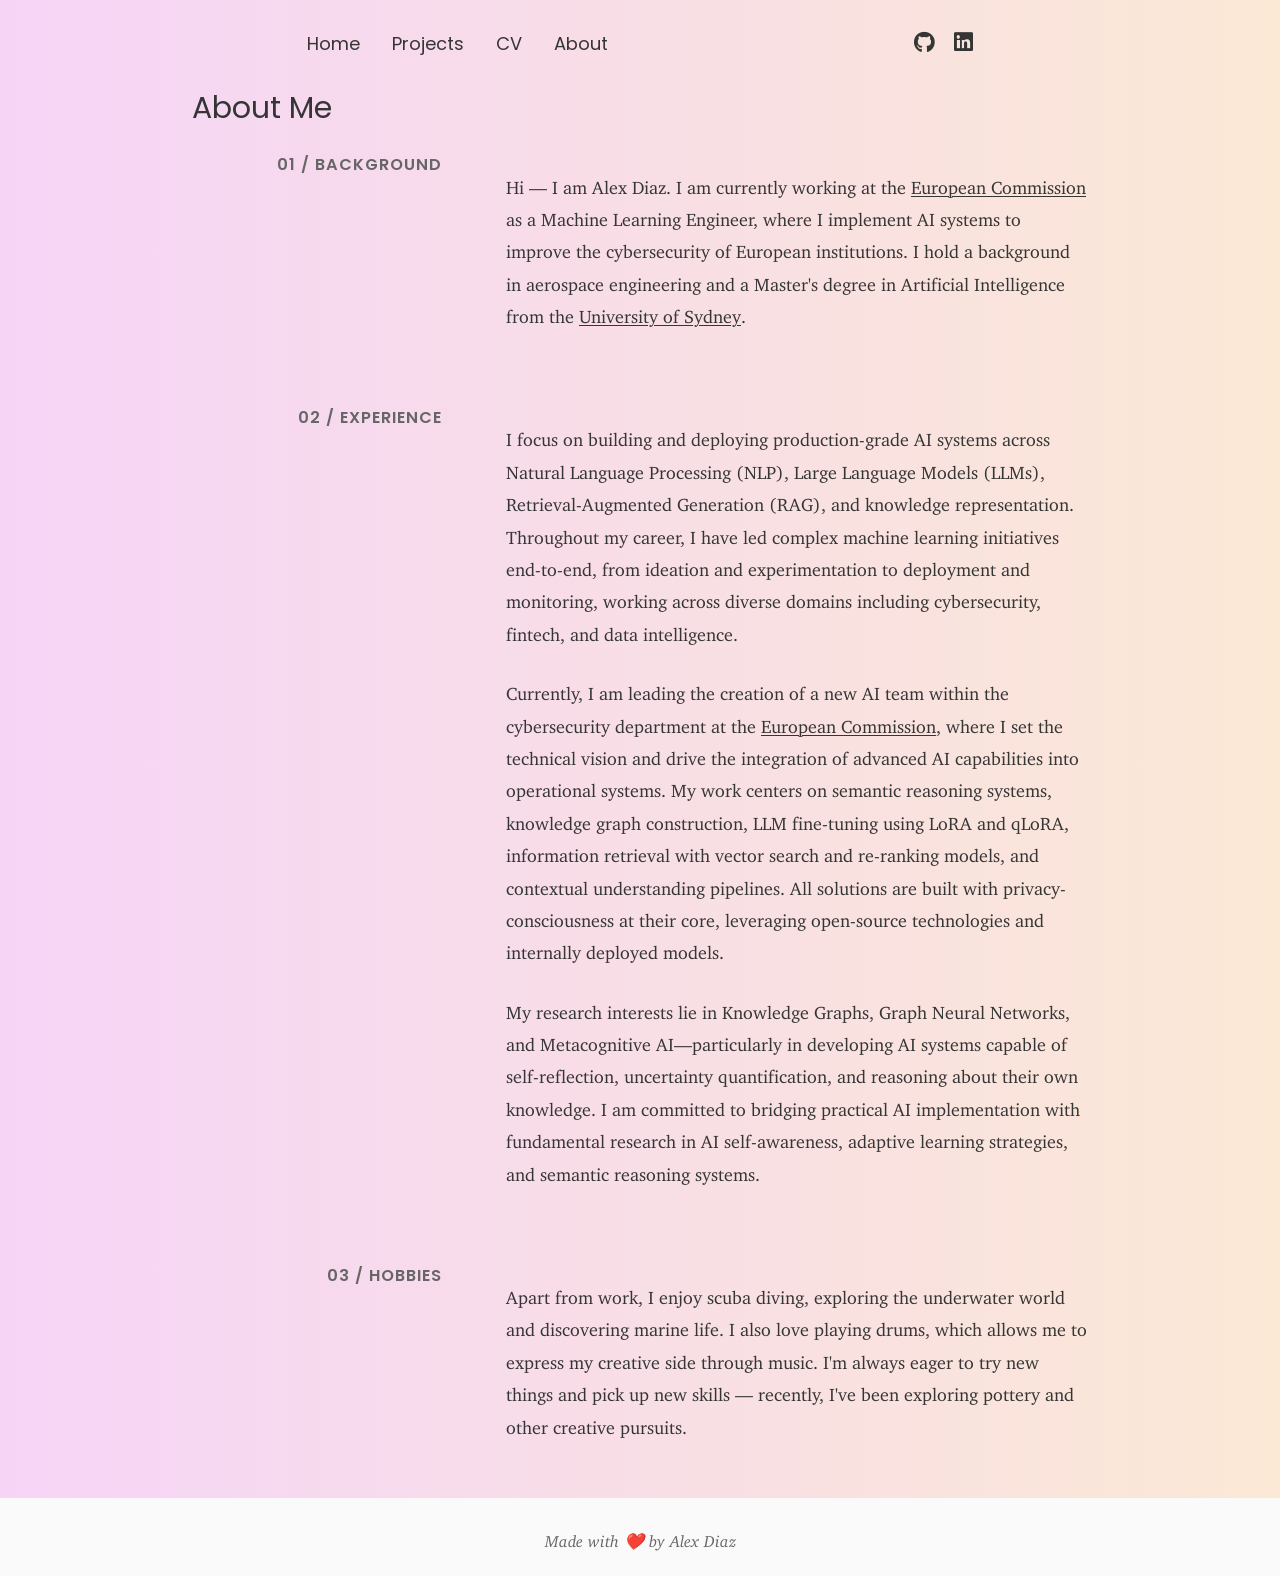
==== commit b5d22682: "New changes" ====
--- a/about.html
+++ b/about.html
@@ -6,7 +6,8 @@
     <meta name="viewport" content="width=device-width, initial-scale=1.0">
 
     <title>About - Alex Diaz</title>
-    <meta name="description" content="Read about Alex Diaz, including further information about his background and professional experience.">
+    <meta name="description"
+          content="Read about Alex Diaz, including further information about his background and professional experience.">
     <meta name="referrer" content="no-referrer-when-downgrade">
     <meta name="robots" content="all">
     <meta content="en_EN" property="og:locale">
@@ -14,76 +15,84 @@
     <meta content="website" property="og:type">
     <meta content="https://www.alexdiaz.io" property="og:url">
     <meta content="About - Alex Diaz" property="og:title">
-    <meta content="Read about Alex Diaz, including further information about his background and professional experience." property="og:description">
+    <meta content="Read about Alex Diaz, including further information about his background and professional experience."
+          property="og:description">
     <meta content="https://github.com/alejandrods" property="og:see_also">
-    <link rel="stylesheet" type="text/css" media="all" href="assets/stylesheets/main_free.css" />
-    <link rel="stylesheet" type="text/css" media="all" href="assets/stylesheets/home.css" />
+    <link rel="stylesheet" type="text/css" media="all" href="assets/stylesheets/main_free.css"/>
+    <link rel="stylesheet" type="text/css" media="all" href="assets/stylesheets/home.css"/>
     <link rel="preconnect" href="https://rsms.me/">
     <link rel="stylesheet" href="https://rsms.me/inter/inter.css">
     <link href="assets/fontawesome-free-6.6.0-web/css/all.min.css" rel="stylesheet">
     <link rel="apple-touch-icon" sizes="180x180" href="apple-touch-icon.png">
     <link rel="icon" type="image/png" sizes="32x32" href="favicon-32x32.png">
     <link rel="icon" type="image/png" sizes="16x16" href="favicon-16x16.png">
-<!--    <link rel="manifest" href="/site.webmanifest">-->
     <meta name="msapplication-TileColor" content="#da532c">
     <meta name="theme-color" content="#ffffff">
     <!-- Load universal header and footer -->
     <script src="https://ajax.googleapis.com/ajax/libs/jquery/3.5.1/jquery.min.js"></script>
     <script>
-        jQuery(document).ready(function($){
+        jQuery(document).ready(function ($) {
             $("#header").load("assets/views/header.html #about");
             $("#footer").load("assets/views/footer.html");
         });
     </script>
-    </head>
+</head>
 
 <body>
-    <!-- Define Menu -->
-    <div id="header"></div>
+<!-- Define Menu -->
+<div id="header"></div>
 
-    <!-- Title Page -->
-    <div class="container" id="first-content" style="background: linear-gradient(90deg, hsla(298, 68%, 90%, 1) 0%, hsla(30, 82%, 91%, 1) 100%);">
-        <div class="page-title">
-            <h1 class="title">About Me</h1>
-            <div class="about-container">
-                <div class="about-intro">
-                    <p>01&nbsp;/&nbsp;Background</p>
-                </div>
-                <div class="about-content">
-                    <p>Hi &mdash; I am Alex Diaz. I am currently working at the <a href="https://commission.europa.eu/">European Commission</a> as a Machine Learning Engineer, where I implement AI systems to improve the cybersecurity of European institutions. I hold a background in aerospace engineering and a Master's degree in Artificial Intelligence from the <a href="https://www.sydney.edu.au/">University of Sydney</a>.</p>
-                </div>
+<!-- Title Page -->
+<div class="container" id="first-content"
+     style="background: linear-gradient(90deg, hsla(298, 68%, 90%, 1) 0%, hsla(30, 82%, 91%, 1) 100%);">
+    <div class="page-title">
+        <h1 class="title">About Me</h1>
+        <div class="about-container">
+            <div class="about-intro">
+                <p>01&nbsp;/&nbsp;Background</p>
+            </div>
+            <div class="about-content">
+                <p>Hi &mdash; I am Alex Diaz. I am currently working at the <a href="https://commission.europa.eu/">European
+                    Commission</a> as a Machine Learning Engineer, where I implement AI systems to improve the
+                    cybersecurity of European institutions. I hold a background in aerospace engineering and a Master's
+                    degree in Artificial Intelligence from the <a href="https://www.sydney.edu.au/">University of
+                        Sydney</a>.</p>
+            </div>
 
-                <div class="about-intro">
-                    <p>02&nbsp;/&nbsp;Experience</p>
-                </div>
+            <div class="about-intro">
+                <p>02&nbsp;/&nbsp;Experience</p>
+            </div>
 
-                <div class="about-content">
-                    <p>
-                        Throughout my career, I have worked across different domains, applying machine learning techniques to solve complex real-world problems. My expertise spans cybersecurity, aerospace systems, and artificial intelligence applications.
-                    </p>
-                    <p>
-                        At the European Commission, I focus on developing and deploying AI-powered solutions that enhance the security posture of critical European infrastructure. This work combines my technical background in machine learning with practical applications in cybersecurity, ensuring that European institutions remain protected against evolving digital threats.
-                    </p>
-                    <p>
-                        I am passionate about leveraging cutting-edge AI technologies to create robust, scalable solutions that have meaningful impact in the real world.
-                    </p>
-                </div>
+            <div class="about-content">
+                <p>
+                    I focus on building and deploying production-grade AI systems across Natural Language Processing (NLP), Large Language Models (LLMs), Retrieval-Augmented Generation (RAG), and knowledge representation. Throughout my career, I have led complex machine learning initiatives end-to-end, from ideation and experimentation to deployment and monitoring, working across diverse domains including cybersecurity, fintech, and data intelligence.
+                </p>
+                <p>
+                    Currently, I am leading the creation of a new AI team within the cybersecurity department at the <a href="https://commission.europa.eu/">European Commission</a>, where I set the technical vision and drive the integration of advanced AI capabilities into operational systems. My work centers on semantic reasoning systems, knowledge graph construction, LLM fine-tuning using LoRA and qLoRA, information retrieval with vector search and re-ranking models, and contextual understanding pipelines. All solutions are built with privacy-consciousness at their core, leveraging open-source technologies and internally deployed models.
+                </p>
+                <p>
+                    My research interests lie in Knowledge Graphs, Graph Neural Networks, and Metacognitive AI—particularly in developing AI systems capable of self-reflection, uncertainty quantification, and reasoning about their own knowledge. I am committed to bridging practical AI implementation with fundamental research in AI self-awareness, adaptive learning strategies, and semantic reasoning systems.
+                </p>
+            </div>
 
-                <div class="about-intro">
-                    <p>03&nbsp;/&nbsp;Hobbies</p>
-                </div>
+            <div class="about-intro">
+                <p>03&nbsp;/&nbsp;Hobbies</p>
+            </div>
 
-                <div class="about-content">
-                    <p>
-                        Apart from work, I enjoy scuba diving, exploring the underwater world and discovering marine life. I also love playing drums, which allows me to express my creative side through music. I'm always eager to try new things and pick up new skills &mdash; recently, I've been exploring pottery and other creative pursuits.
-                    </p>
-                </div>
+            <div class="about-content">
+                <p>
+                    Apart from work, I enjoy scuba diving, exploring the underwater world and discovering marine life. I
+                    also love playing drums, which allows me to express my creative side through music. I'm always eager
+                    to try new things and pick up new skills &mdash; recently, I've been exploring pottery and other
+                    creative pursuits.
+                </p>
             </div>
         </div>
     </div>
+</div>
 
-    <!-- Footer Page -->
-    <div id="footer"></div>
+<!-- Footer Page -->
+<div id="footer"></div>
 
 </body>
 </html>
--- a/assets/stylesheets/home.css
+++ b/assets/stylesheets/home.css
@@ -167,13 +167,15 @@
 }
 
 .about-content a {
-    color: #0066cc;
-    text-decoration: none;
+    color: #353535;
+    text-decoration: underline;
+    text-decoration-thickness: 1px;
+    text-underline-offset: 2px;
     font-weight: 500;
 }
 
 .about-content a:hover {
-    text-decoration: underline;
+    text-decoration-thickness: 2px;
 }
 
 @media screen and (min-width: 769px) {
